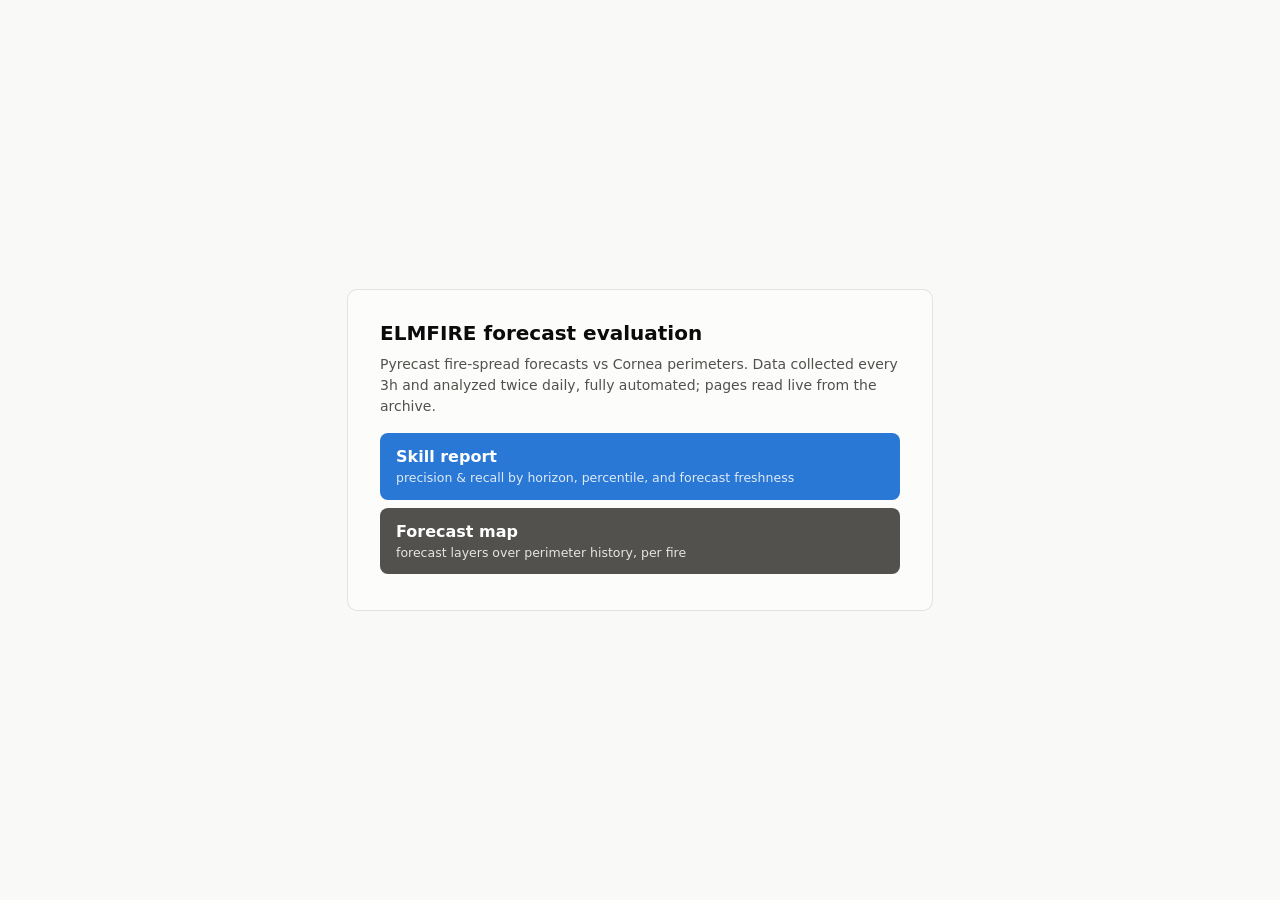
==== index.html @ 82a13e44 "GitHub Pages: landing page + bucket-first metrics when hosted Co-Authored-By: Claude Fable 5 <norepl" ====
<!doctype html>
<html lang="en">
<head>
<meta charset="utf-8">
<meta name="viewport" content="width=device-width, initial-scale=1">
<title>Fire forecast evaluation</title>
<style>
  body { margin: 0; background: #f9f9f7; color: #0b0b0b;
         font: 16px/1.5 system-ui, -apple-system, "Segoe UI", sans-serif;
         display: flex; min-height: 100vh; align-items: center; justify-content: center; }
  .card { background: #fcfcfb; border: 1px solid rgba(11,11,11,.1); border-radius: 10px;
          padding: 28px 32px; max-width: 520px; }
  h1 { font-size: 20px; margin: 0 0 6px; }
  p { color: #52514e; margin: 0 0 16px; font-size: 14px; }
  a.big { display: block; padding: 12px 16px; margin: 8px 0; border-radius: 8px;
          background: #2a78d6; color: #fff; text-decoration: none; font-weight: 600; }
  a.big small { display: block; font-weight: 400; opacity: .85; font-size: 12.5px; }
  a.big.alt { background: #52514e; }
</style>
</head>
<body>
<div class="card">
  <h1>ELMFIRE forecast evaluation</h1>
  <p>Pyrecast fire-spread forecasts vs Cornea perimeters. Data collected every 3h
  and analyzed twice daily, fully automated; pages read live from the archive.</p>
  <a class="big" href="report.html">Skill report
    <small>precision &amp; recall by horizon, percentile, and forecast freshness</small></a>
  <a class="big alt" href="map.html">Forecast map
    <small>forecast layers over perimeter history, per fire</small></a>
</div>
</body>
</html>
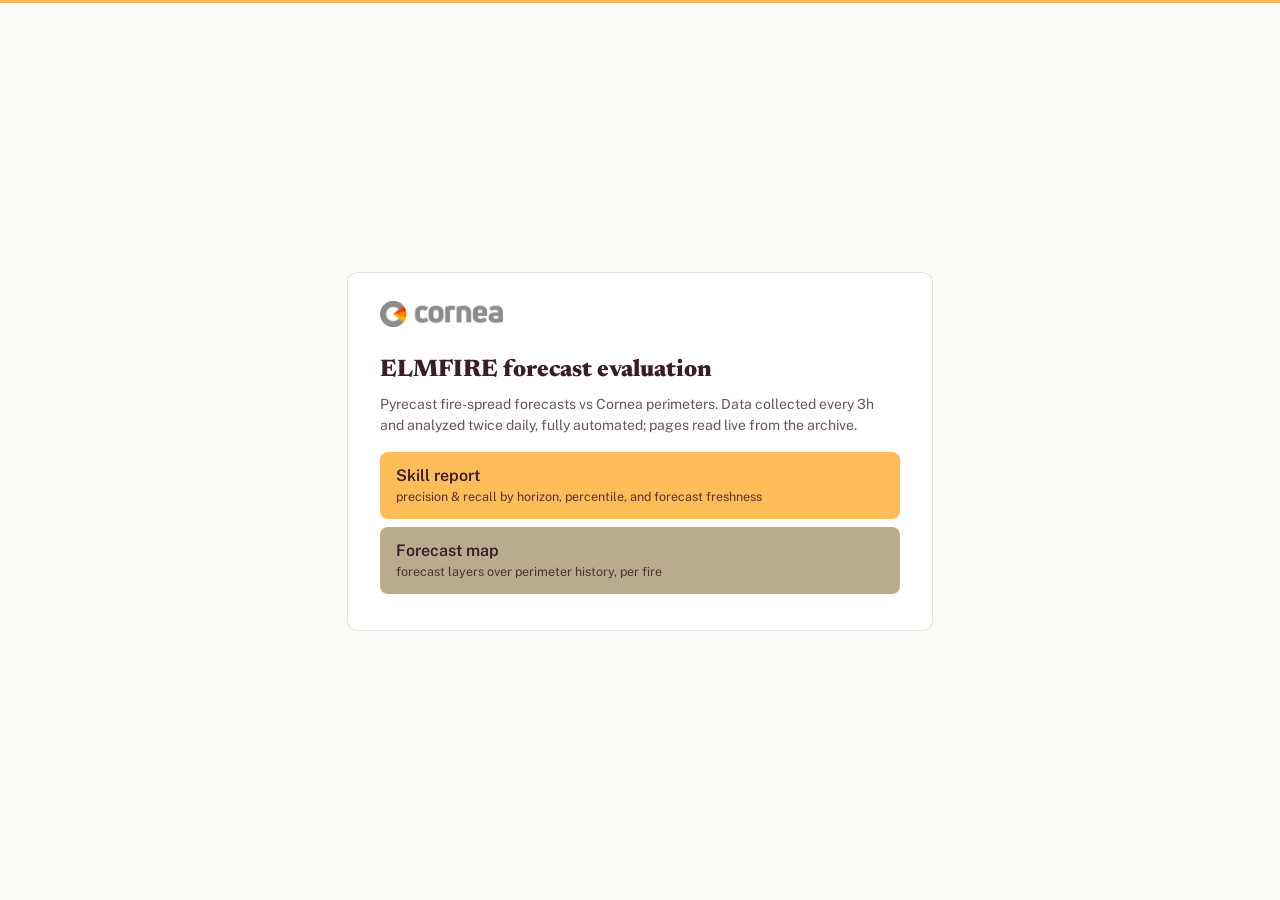
==== commit 8088400e: "Cornea reskin: fires.cornea.is palette and type, logo top-left brand.css carries the fires.cornea.is" ====
--- a/index.html
+++ b/index.html
@@ -3,23 +3,33 @@
 <head>
 <meta charset="utf-8">
 <meta name="viewport" content="width=device-width, initial-scale=1">
+<link rel="icon" type="image/png" href="favicon.png">
 <title>Fire forecast evaluation</title>
+<link rel="preconnect" href="https://fonts.googleapis.com">
+<link rel="preconnect" href="https://fonts.gstatic.com" crossorigin>
+<link rel="stylesheet" href="https://fonts.googleapis.com/css2?family=Newsreader:opsz,wght@6..72,600..800&family=Public+Sans:wght@400..800&display=swap">
+<link rel="stylesheet" href="brand.css">
 <style>
-  body { margin: 0; background: #f9f9f7; color: #0b0b0b;
-         font: 16px/1.5 system-ui, -apple-system, "Segoe UI", sans-serif;
+  body { margin: 0; background: var(--page); color: var(--ink);
+         font: 16px/1.5 var(--font-sans);
          display: flex; min-height: 100vh; align-items: center; justify-content: center; }
-  .card { background: #fcfcfb; border: 1px solid rgba(11,11,11,.1); border-radius: 10px;
+  .card { background: var(--surface); border: 1px solid var(--border); border-radius: 10px;
           padding: 28px 32px; max-width: 520px; }
-  h1 { font-size: 20px; margin: 0 0 6px; }
-  p { color: #52514e; margin: 0 0 16px; font-size: 14px; }
+  .brand { margin-bottom: 18px; }
+  .brand img { height: 26px; }
+  h1 { font-size: 24px; font-weight: 800; margin: 0 0 6px; }
+  p { color: var(--ink-2); margin: 0 0 16px; font-size: 14px; }
   a.big { display: block; padding: 12px 16px; margin: 8px 0; border-radius: 8px;
-          background: #2a78d6; color: #fff; text-decoration: none; font-weight: 600; }
+          background: var(--accent); color: var(--on-accent); text-decoration: none; font-weight: 600; }
   a.big small { display: block; font-weight: 400; opacity: .85; font-size: 12.5px; }
-  a.big.alt { background: #52514e; }
+  a.big.alt { background: var(--tan); }
 </style>
 </head>
 <body>
 <div class="card">
+  <a class="brand" href="https://cornea.is/" target="_blank" rel="noopener"><picture>
+    <source srcset="cornea-logo-on-dark.webp" media="(prefers-color-scheme: dark)">
+    <img src="cornea-logo-on-light.webp" alt="Cornea"></picture></a>
   <h1>ELMFIRE forecast evaluation</h1>
   <p>Pyrecast fire-spread forecasts vs Cornea perimeters. Data collected every 3h
   and analyzed twice daily, fully automated; pages read live from the archive.</p>
--- a/brand.css
+++ b/brand.css
@@ -0,0 +1,36 @@
+/* Cornea brand layer: palette and type from fires.cornea.is. Light by default,
+   dark when the viewer's system is (the same rule that site follows). Only UI
+   chrome lives here; data encodings (ToA ramp, TP/FP/FN, perimeters, hotspots)
+   stay in each page so they read the same in both themes. */
+:root {
+  color-scheme: light;
+  --font-sans: "Public Sans", system-ui, -apple-system, "Segoe UI", sans-serif;
+  --font-serif: "Newsreader", Georgia, "Times New Roman", serif;
+  --page: #fdfcf9; --surface: #ffffff;
+  --ink: #3b1d29; --ink-2: #6b555d; --muted: #806c74;
+  --grid: rgba(59, 29, 41, 0.10); --axis: rgba(59, 29, 41, 0.28);
+  --border: rgba(59, 29, 41, 0.12);
+  --accent: #ffbd5a; --on-accent: #3b1d29; --tan: #baab8e;
+  --link: #3b1d29; --label: #6b555d; --stat: #451025;
+  --hover: #f7f1e8; --selected: #ffecc9;
+  --warn: #b3591f; --warn-bg: #fff4ec;
+}
+@media (prefers-color-scheme: dark) {
+  :root {
+    color-scheme: dark;
+    --page: #1a1218; --surface: #241c21;
+    --ink: #e8e2e5; --ink-2: #c2b7bd; --muted: #998e94;
+    --grid: rgba(255, 255, 255, 0.08); --axis: rgba(255, 255, 255, 0.22);
+    --border: #332a2f;
+    --link: #ffbd5a; --label: #ffbd5a; --stat: #ffbd5a;
+    --hover: #2e252a; --selected: rgba(255, 189, 90, 0.16);
+    --warn: #f0925e; --warn-bg: #2b2023;
+  }
+}
+
+body { box-sizing: border-box; border-top: 3px solid var(--accent); accent-color: var(--accent); }
+h1, h2 { font-family: var(--font-serif); }
+a { color: var(--link); text-decoration-color: var(--accent); text-underline-offset: 2px; }
+
+.brand { display: inline-block; line-height: 0; }
+.brand img { display: block; width: auto; }
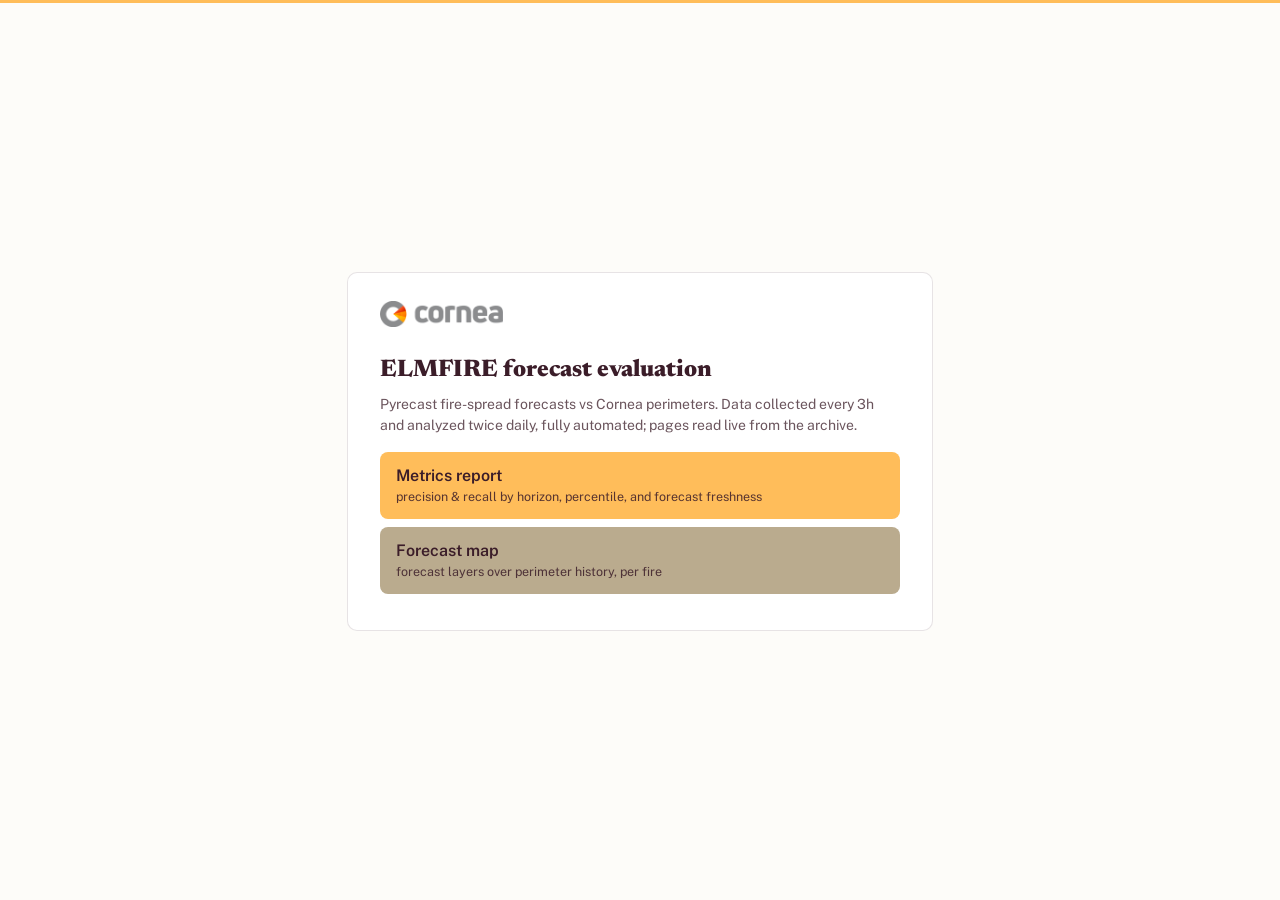
==== commit 08571292: "Rename "forecast skill" to "forecast metrics" and "skill report" to "metrics report" User-facing wor" ====
--- a/index.html
+++ b/index.html
@@ -27,13 +27,11 @@
 </head>
 <body>
 <div class="card">
-  <a class="brand" href="https://cornea.is/" target="_blank" rel="noopener"><picture>
-    <source srcset="cornea-logo-on-dark.webp" media="(prefers-color-scheme: dark)">
-    <img src="cornea-logo-on-light.webp" alt="Cornea"></picture></a>
+  <a class="brand" href="https://cornea.is/" target="_blank" rel="noopener"><img src="cornea-logo-on-light.webp" alt="Cornea"></a>
   <h1>ELMFIRE forecast evaluation</h1>
   <p>Pyrecast fire-spread forecasts vs Cornea perimeters. Data collected every 3h
   and analyzed twice daily, fully automated; pages read live from the archive.</p>
-  <a class="big" href="report.html">Skill report
+  <a class="big" href="report.html">Metrics report
     <small>precision &amp; recall by horizon, percentile, and forecast freshness</small></a>
   <a class="big alt" href="map.html">Forecast map
     <small>forecast layers over perimeter history, per fire</small></a>
--- a/brand.css
+++ b/brand.css
@@ -1,7 +1,7 @@
-/* Cornea brand layer: palette and type from fires.cornea.is. Light by default,
-   dark when the viewer's system is (the same rule that site follows). Only UI
-   chrome lives here; data encodings (ToA ramp, TP/FP/FN, perimeters, hotspots)
-   stay in each page so they read the same in both themes. */
+/* Cornea brand layer: palette and type from fires.cornea.is (its light theme,
+   shown regardless of the viewer's system setting). Only UI chrome lives here;
+   data encodings live in palette.js (ToA ramp, hotspots, perimeters) or in each
+   page (TP/FP/FN). */
 :root {
   color-scheme: light;
   --font-sans: "Public Sans", system-ui, -apple-system, "Segoe UI", sans-serif;
@@ -15,18 +15,6 @@
   --hover: #f7f1e8; --selected: #ffecc9;
   --warn: #b3591f; --warn-bg: #fff4ec;
 }
-@media (prefers-color-scheme: dark) {
-  :root {
-    color-scheme: dark;
-    --page: #1a1218; --surface: #241c21;
-    --ink: #e8e2e5; --ink-2: #c2b7bd; --muted: #998e94;
-    --grid: rgba(255, 255, 255, 0.08); --axis: rgba(255, 255, 255, 0.22);
-    --border: #332a2f;
-    --link: #ffbd5a; --label: #ffbd5a; --stat: #ffbd5a;
-    --hover: #2e252a; --selected: rgba(255, 189, 90, 0.16);
-    --warn: #f0925e; --warn-bg: #2b2023;
-  }
-}
 
 body { box-sizing: border-box; border-top: 3px solid var(--accent); accent-color: var(--accent); }
 h1, h2 { font-family: var(--font-serif); }
@@ -34,3 +22,68 @@
 
 .brand { display: inline-block; line-height: 0; }
 .brand img { display: block; width: auto; }
+
+/* color settings overlay and its gear button, both built by palette.js; the
+   panel sits above Leaflet's controls (z-index 1000) */
+.palette-gear {
+  display: inline-flex; align-items: center; justify-content: center; flex: none;
+  width: 28px; height: 28px; padding: 0; border: 1px solid var(--axis); border-radius: 6px;
+  background: transparent; color: var(--ink-2); cursor: pointer;
+}
+.palette-gear:hover { background: var(--hover); color: var(--ink); }
+.palette-gear svg { display: block; width: 16px; height: 16px; }
+
+.palette-panel {
+  position: fixed; top: 12px; right: 12px; z-index: 2000;
+  width: 300px; max-width: calc(100vw - 24px); max-height: calc(100vh - 24px); overflow-y: auto;
+  padding: 12px 14px 14px; background: var(--surface); color: var(--ink);
+  border: 1px solid var(--border); border-radius: 10px;
+  box-shadow: 0 12px 32px rgba(59, 29, 41, 0.18), 0 2px 6px rgba(59, 29, 41, 0.08);
+  font: 13px/1.4 var(--font-sans); text-align: left;
+}
+.palette-panel, .palette-panel * { box-sizing: border-box; }
+.palette-panel[hidden], .palette-panel [hidden] { display: none; }
+.palette-head { display: flex; align-items: center; justify-content: space-between; gap: 8px; }
+.palette-panel h2 { font: 700 19px/1.2 var(--font-serif); color: var(--ink); margin: 0; }
+.palette-panel h3 { font: 700 14.5px/1.3 var(--font-serif); color: var(--ink); margin: 0 0 7px; }
+.palette-close {
+  width: 26px; height: 26px; padding: 0; border: 0; border-radius: 6px;
+  background: transparent; color: var(--ink-2); font: 20px/1 var(--font-sans); cursor: pointer;
+}
+.palette-close:hover { background: var(--hover); color: var(--ink); }
+.palette-sec, .palette-foot { border-top: 1px solid var(--grid); margin-top: 10px; padding-top: 10px; }
+.palette-strip { display: flex; height: 10px; border-radius: 5px; overflow: hidden; }
+.palette-strip span { flex: 1; }
+.palette-bar { height: 10px; border-radius: 5px; }
+.palette-ends { display: flex; justify-content: space-between; color: var(--muted); font-size: 11px; margin-top: 2px; }
+.palette-grid { display: grid; grid-template-columns: repeat(3, minmax(0, 1fr)); gap: 6px 8px; margin: 8px 0; }
+.palette-row {
+  display: flex; align-items: center; gap: 6px; min-width: 0;
+  color: var(--ink-2); font-size: 12px; white-space: nowrap; cursor: pointer;
+}
+.palette-row.palette-wide { grid-column: 1 / -1; }
+.palette-row input[type=color] {
+  flex: none; width: 30px; height: 22px; margin: 0; padding: 0; cursor: pointer;
+  border: 1px solid var(--axis); border-radius: 5px; background: var(--surface);
+}
+.palette-row input[type=color]::-webkit-color-swatch-wrapper { padding: 2px; }
+.palette-row input[type=color]::-webkit-color-swatch { border: 0; border-radius: 3px; }
+.palette-row input[type=color]::-moz-color-swatch { border: 0; border-radius: 3px; }
+.palette-check { display: flex; align-items: center; gap: 6px; color: var(--ink-2); font-size: 12px; cursor: pointer; }
+.palette-check input { margin: 0; }
+.palette-actions { display: flex; gap: 8px; }
+.palette-btn {
+  font: 600 12.5px/1.2 var(--font-sans); padding: 6px 10px; cursor: pointer;
+  border: 1px solid var(--axis); border-radius: 6px; background: var(--surface); color: var(--ink);
+}
+.palette-btn:hover { background: var(--hover); }
+.palette-btn-primary, .palette-btn-primary:hover {
+  background: var(--accent); border-color: var(--accent); color: var(--on-accent);
+}
+.palette-btn-primary:hover { filter: brightness(0.96); }
+.palette-copybox {
+  display: block; width: 100%; margin-top: 8px; padding: 6px; resize: vertical;
+  font: 11px/1.35 ui-monospace, SFMono-Regular, Menlo, Consolas, monospace; color: var(--ink);
+  background: var(--page); border: 1px solid var(--axis); border-radius: 6px;
+}
+.palette-note { color: var(--muted); font-size: 11.5px; margin: 8px 0 0; }
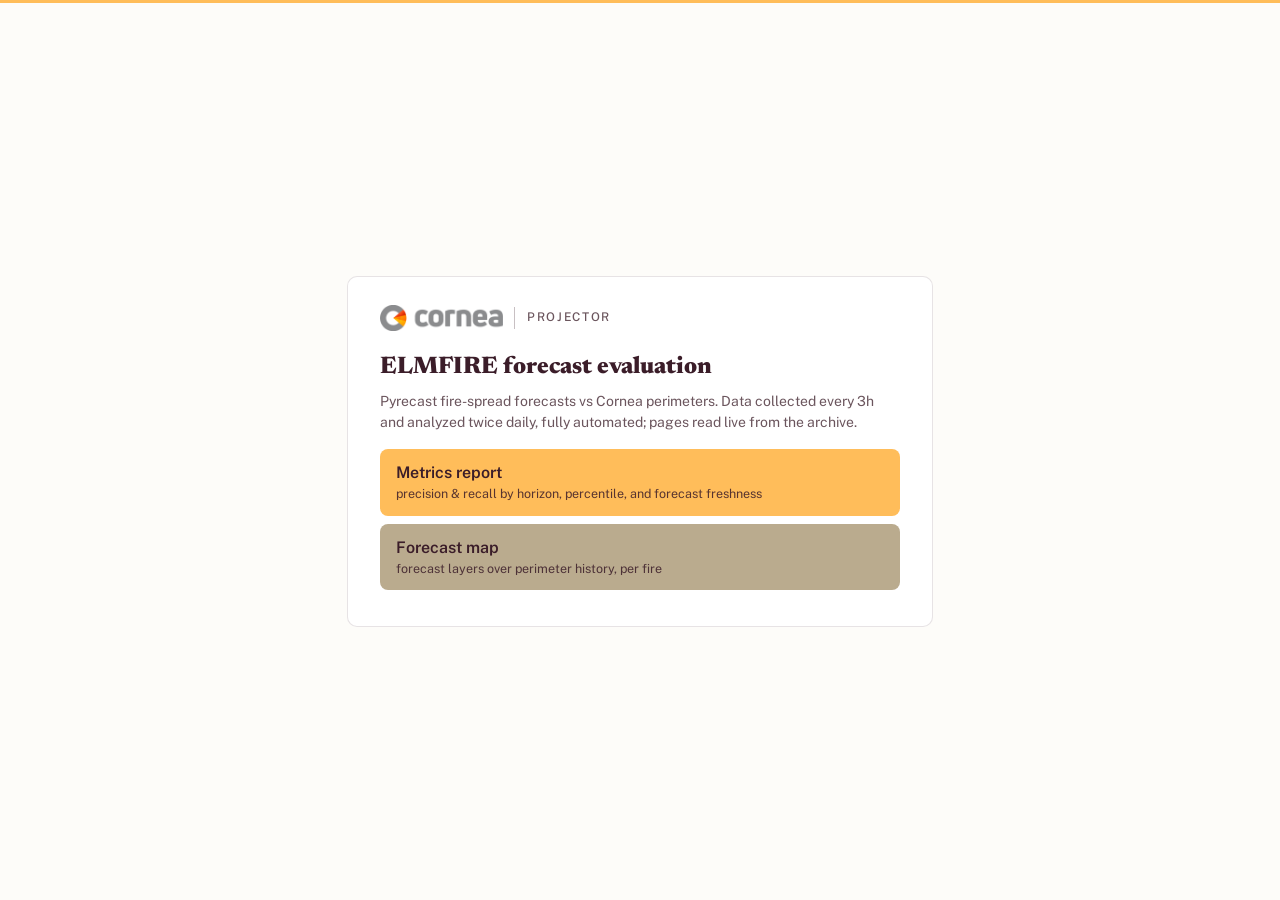
==== commit aea765e9: "Brand: "Cornea | PROJECTOR" lockup after the logo on every page A hairline and the product name in l" ====
--- a/index.html
+++ b/index.html
@@ -15,8 +15,7 @@
          display: flex; min-height: 100vh; align-items: center; justify-content: center; }
   .card { background: var(--surface); border: 1px solid var(--border); border-radius: 10px;
           padding: 28px 32px; max-width: 520px; }
-  .brand { margin-bottom: 18px; }
-  .brand img { height: 26px; }
+  .lockup { margin-bottom: 18px; }
   h1 { font-size: 24px; font-weight: 800; margin: 0 0 6px; }
   p { color: var(--ink-2); margin: 0 0 16px; font-size: 14px; }
   a.big { display: block; padding: 12px 16px; margin: 8px 0; border-radius: 8px;
@@ -27,7 +26,7 @@
 </head>
 <body>
 <div class="card">
-  <a class="brand" href="https://cornea.is/" target="_blank" rel="noopener"><img src="cornea-logo-on-light.webp" alt="Cornea"></a>
+  <div class="lockup"><a class="brand" href="https://cornea.is/" target="_blank" rel="noopener"><img src="cornea-logo-on-light.webp" alt="Cornea"></a><span class="product">Projector</span></div>
   <h1>ELMFIRE forecast evaluation</h1>
   <p>Pyrecast fire-spread forecasts vs Cornea perimeters. Data collected every 3h
   and analyzed twice daily, fully automated; pages read live from the archive.</p>
--- a/brand.css
+++ b/brand.css
@@ -22,9 +22,20 @@
 
 .brand { display: inline-block; line-height: 0; }
 .brand img { display: block; width: auto; }
+/* "Cornea | PROJECTOR": the logo, a hairline, then the product name, all sized off
+   the logo's height (pages set --logo-h) */
+.lockup { --logo-h: 26px; display: flex; align-items: center; width: max-content; }
+.lockup .brand img { height: var(--logo-h); }
+.lockup .product {
+  display: flex; align-items: center; height: calc(var(--logo-h) * 0.85);
+  margin-left: calc(var(--logo-h) * 0.45); padding-left: calc(var(--logo-h) * 0.45);
+  border-left: 1px solid var(--axis); color: var(--ink-2);
+  font: 500 calc(var(--logo-h) * 0.46)/1 var(--font-sans); letter-spacing: 0.14em;
+  text-transform: uppercase; white-space: nowrap;
+}
 
-/* color settings overlay and its gear button, both built by palette.js; the
-   panel sits above Leaflet's controls (z-index 1000) */
+/* settings overlay (colors, plus a page's own options) and its gear button, both
+   built by palette.js; the panel sits above the map and its controls */
 .palette-gear {
   display: inline-flex; align-items: center; justify-content: center; flex: none;
   width: 28px; height: 28px; padding: 0; border: 1px solid var(--axis); border-radius: 6px;
@@ -71,6 +82,7 @@
 .palette-row input[type=color]::-moz-color-swatch { border: 0; border-radius: 3px; }
 .palette-check { display: flex; align-items: center; gap: 6px; color: var(--ink-2); font-size: 12px; cursor: pointer; }
 .palette-check input { margin: 0; }
+.palette-choices { display: grid; gap: 6px; }
 .palette-actions { display: flex; gap: 8px; }
 .palette-btn {
   font: 600 12.5px/1.2 var(--font-sans); padding: 6px 10px; cursor: pointer;
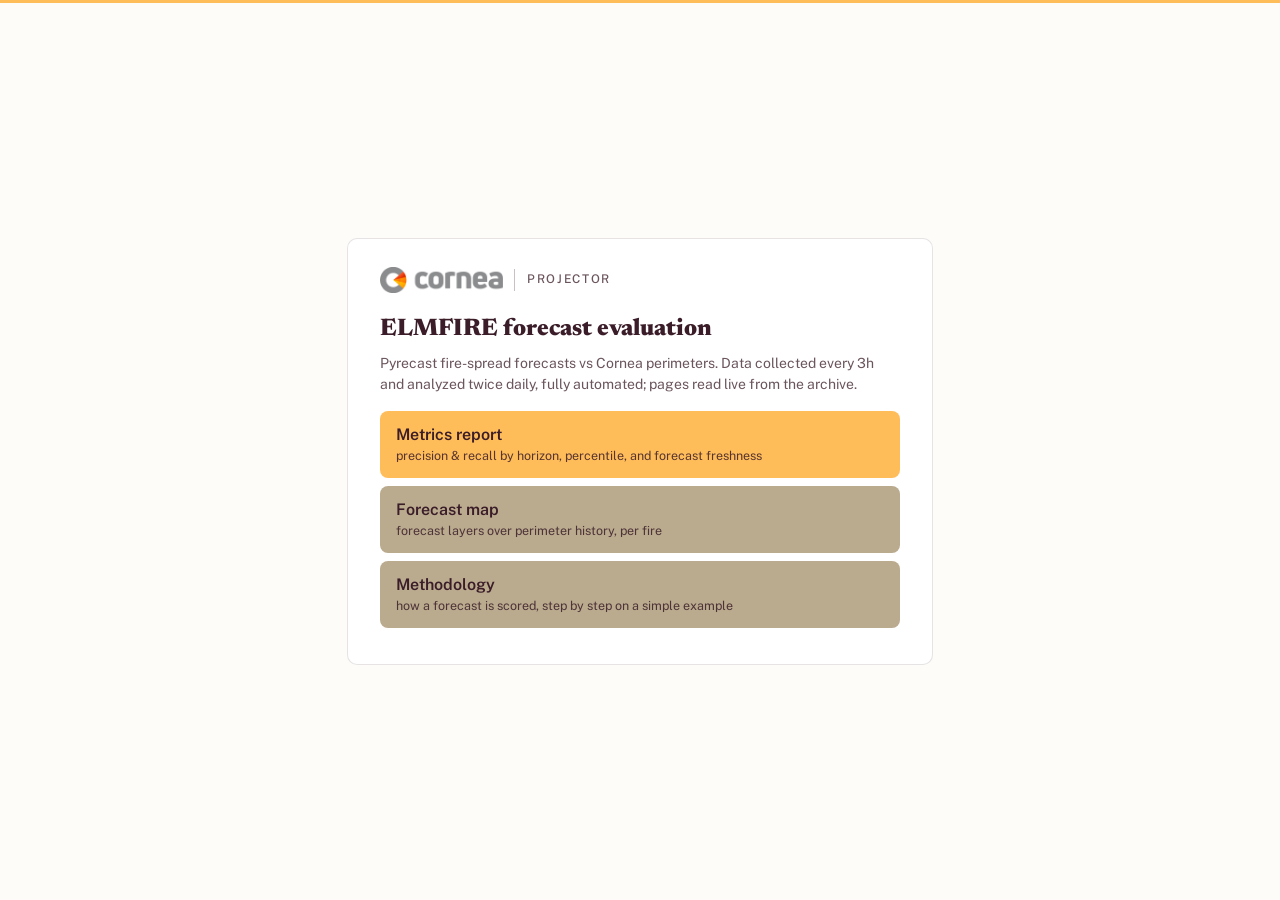
==== commit 112e8e1b: "Score growth beyond the forecast's own start, not just the perimeter; /methodology page Pyrecast see" ====
--- a/index.html
+++ b/index.html
@@ -34,6 +34,8 @@
     <small>precision &amp; recall by horizon, percentile, and forecast freshness</small></a>
   <a class="big alt" href="map.html">Forecast map
     <small>forecast layers over perimeter history, per fire</small></a>
+  <a class="big alt" href="methodology/">Methodology
+    <small>how a forecast is scored, step by step on a simple example</small></a>
 </div>
 </body>
 </html>
